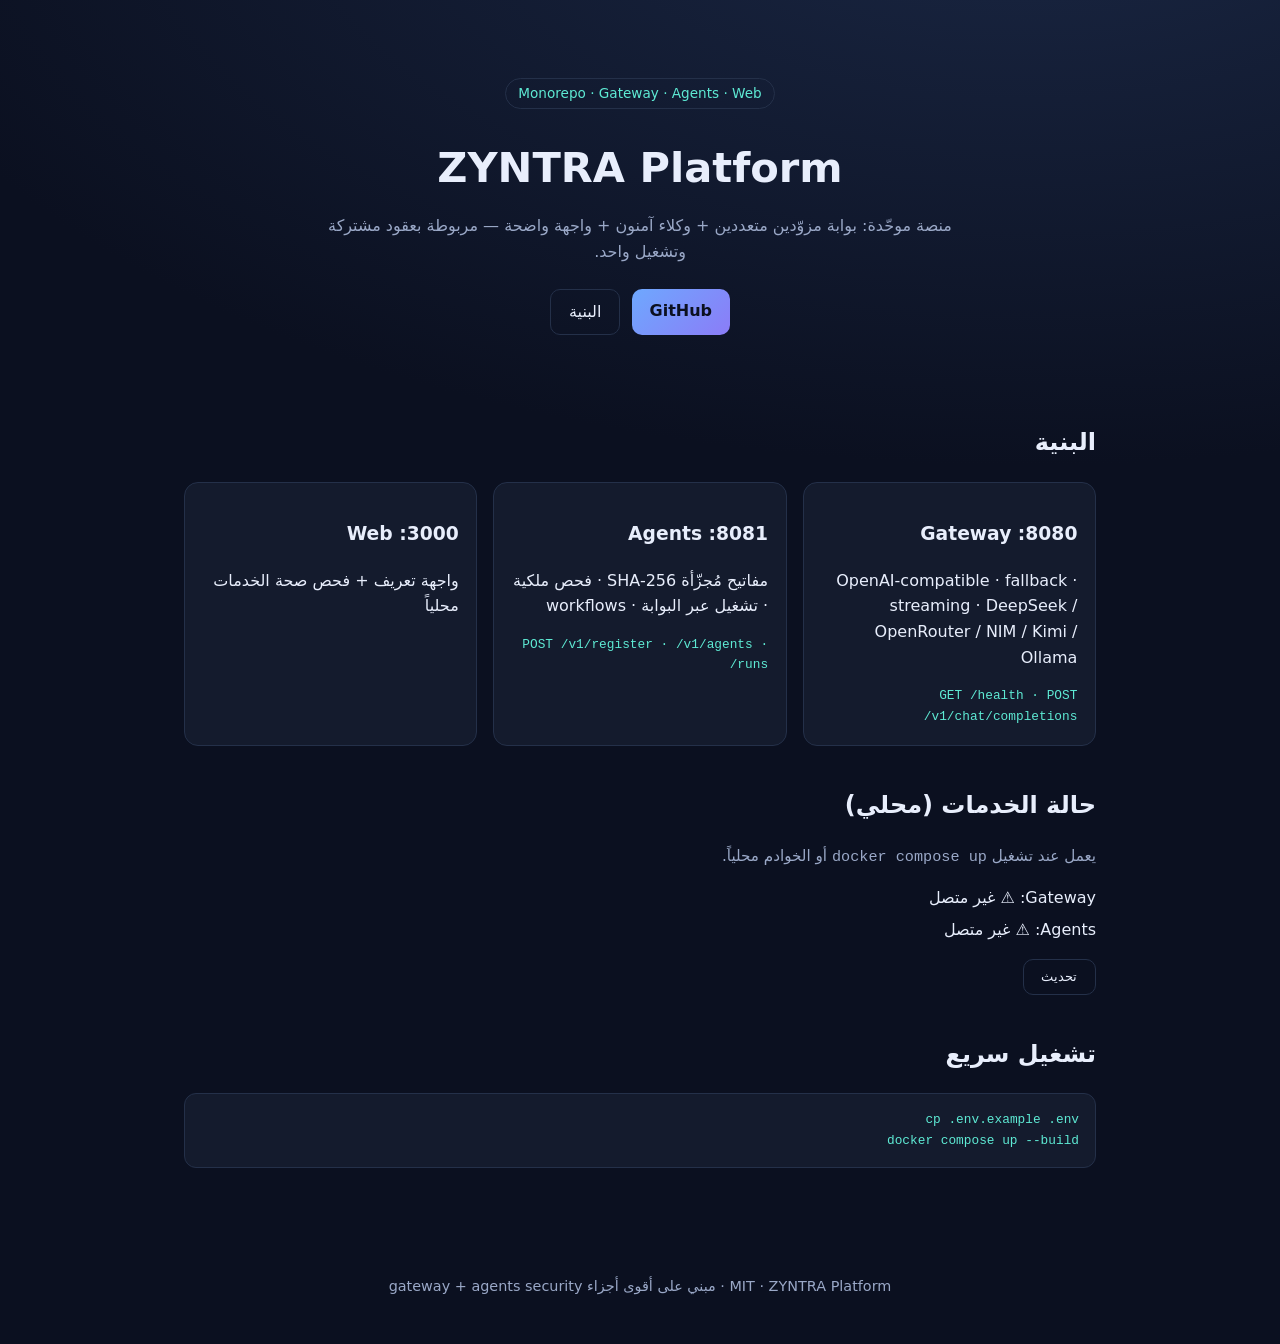
==== apps/web/index.html @ 78b53155 "feat(web+shared+ci): landing, API contracts, GitHub Actions CI" ====
<!DOCTYPE html>
<html lang="ar" dir="rtl">
<head>
  <meta charset="utf-8" />
  <meta name="viewport" content="width=device-width, initial-scale=1" />
  <title>ZYNTRA Platform</title>
  <link rel="stylesheet" href="styles.css" />
</head>
<body>
  <header class="hero">
    <p class="badge">Monorepo · Gateway · Agents · Web</p>
    <h1>ZYNTRA Platform</h1>
    <p class="lead">
      منصة موحّدة: بوابة مزوّدين متعددين + وكلاء آمنون + واجهة واضحة — مربوطة بعقود مشتركة وتشغيل واحد.
    </p>
    <div class="actions">
      <a class="btn primary" href="https://github.com/Johanne012/zyntra-platform">GitHub</a>
      <a class="btn" href="#architecture">البنية</a>
    </div>
  </header>

  <main>
    <section id="architecture">
      <h2>البنية</h2>
      <div class="grid">
        <article class="card">
          <h3>Gateway :8080</h3>
          <p>OpenAI-compatible · fallback · streaming · DeepSeek / OpenRouter / NIM / Kimi / Ollama</p>
          <code>GET /health · POST /v1/chat/completions</code>
        </article>
        <article class="card">
          <h3>Agents :8081</h3>
          <p>مفاتيح مُجزّأة SHA-256 · فحص ملكية · تشغيل عبر البوابة · workflows</p>
          <code>POST /v1/register · /v1/agents · /runs</code>
        </article>
        <article class="card">
          <h3>Web :3000</h3>
          <p>واجهة تعريف + فحص صحة الخدمات محلياً</p>
        </article>
      </div>
    </section>

    <section id="status">
      <h2>حالة الخدمات (محلي)</h2>
      <p class="hint">يعمل عند تشغيل <code>docker compose up</code> أو الخوادم محلياً.</p>
      <ul id="health-list" class="health">
        <li>Gateway: <span data-svc="gateway">…</span></li>
        <li>Agents: <span data-svc="agents">…</span></li>
      </ul>
      <button id="refresh" type="button" class="btn">تحديث</button>
    </section>

    <section id="quickstart">
      <h2>تشغيل سريع</h2>
      <pre><code>cp .env.example .env
docker compose up --build</code></pre>
    </section>
  </main>

  <footer>
    <p>MIT · ZYNTRA Platform · مبني على أقوى أجزاء gateway + agents security</p>
  </footer>
  <script src="app.js"></script>
</body>
</html>
---- apps/web/styles.css ----
:root {
  --bg: #0b1020;
  --card: #141b2d;
  --text: #e8eefc;
  --muted: #9aa8c7;
  --accent: #6ea8fe;
  --accent2: #5eead4;
  --border: #243049;
  font-family: "Segoe UI", system-ui, sans-serif;
}

* { box-sizing: border-box; }
body {
  margin: 0;
  background: radial-gradient(1200px 600px at 80% -10%, #1a2744, var(--bg));
  color: var(--text);
  line-height: 1.6;
}

.hero {
  padding: 4rem 1.5rem 2rem;
  max-width: 900px;
  margin: 0 auto;
  text-align: center;
}
.badge {
  display: inline-block;
  padding: 0.25rem 0.75rem;
  border: 1px solid var(--border);
  border-radius: 999px;
  color: var(--accent2);
  font-size: 0.85rem;
}
h1 { font-size: clamp(1.8rem, 4vw, 2.6rem); margin: 0.75rem 0; }
.lead { color: var(--muted); max-width: 40rem; margin: 0 auto 1.5rem; }
.actions { display: flex; gap: 0.75rem; justify-content: center; flex-wrap: wrap; }

.btn {
  display: inline-block;
  padding: 0.6rem 1.1rem;
  border-radius: 10px;
  border: 1px solid var(--border);
  color: var(--text);
  text-decoration: none;
  background: transparent;
  cursor: pointer;
}
.btn.primary { background: linear-gradient(135deg, var(--accent), #8b7cf7); border: none; color: #0b1020; font-weight: 600; }

main { max-width: 960px; margin: 0 auto; padding: 1rem 1.5rem 3rem; }
h2 { margin-top: 2.5rem; }
.grid { display: grid; gap: 1rem; grid-template-columns: repeat(auto-fit, minmax(220px, 1fr)); }
.card {
  background: var(--card);
  border: 1px solid var(--border);
  border-radius: 14px;
  padding: 1.1rem;
}
.card code, pre {
  display: block;
  margin-top: 0.75rem;
  font-size: 0.8rem;
  color: var(--accent2);
  overflow-x: auto;
}
pre {
  background: var(--card);
  border: 1px solid var(--border);
  border-radius: 12px;
  padding: 1rem;
}
.hint { color: var(--muted); font-size: 0.95rem; }
.health { list-style: none; padding: 0; }
.health li { margin: 0.4rem 0; }
footer { text-align: center; color: var(--muted); padding: 2rem; font-size: 0.9rem; }
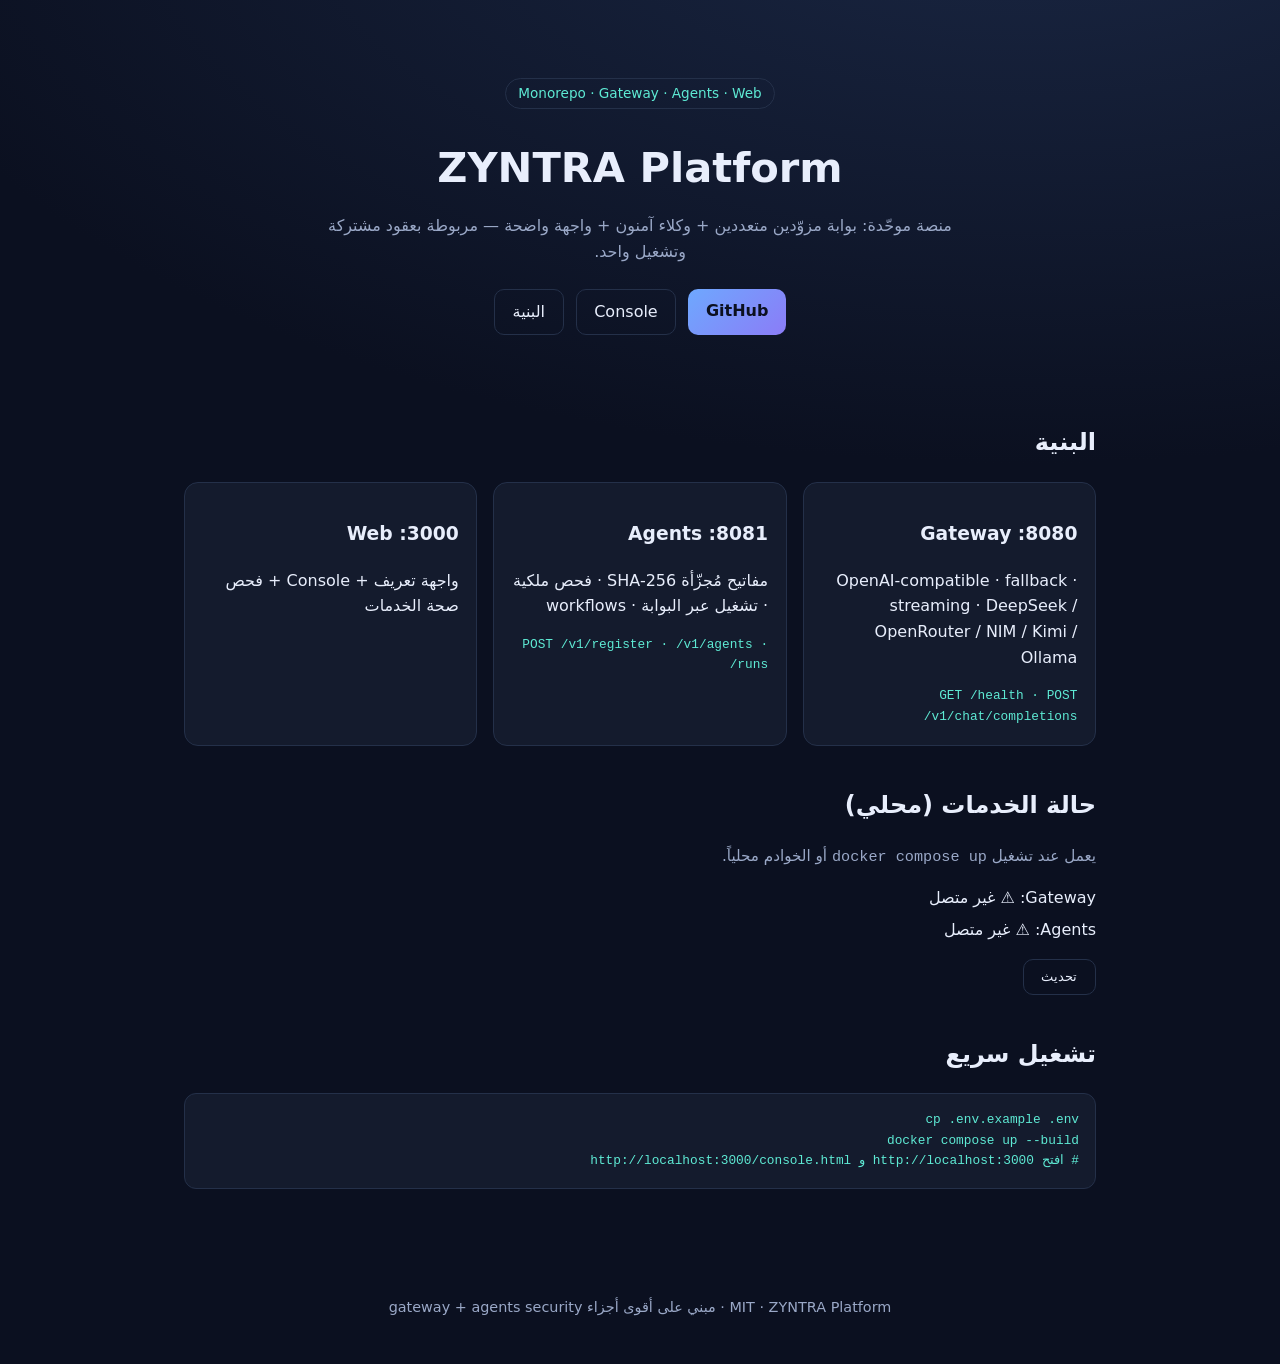
==== commit 938758a6: "docs(web): link console from landing" ====
--- a/apps/web/index.html
+++ b/apps/web/index.html
@@ -15,6 +15,7 @@
     </p>
     <div class="actions">
       <a class="btn primary" href="https://github.com/Johanne012/zyntra-platform">GitHub</a>
+      <a class="btn" href="console.html">Console</a>
       <a class="btn" href="#architecture">البنية</a>
     </div>
   </header>
@@ -35,7 +36,7 @@
         </article>
         <article class="card">
           <h3>Web :3000</h3>
-          <p>واجهة تعريف + فحص صحة الخدمات محلياً</p>
+          <p>واجهة تعريف + Console + فحص صحة الخدمات</p>
         </article>
       </div>
     </section>
@@ -53,7 +54,8 @@
     <section id="quickstart">
       <h2>تشغيل سريع</h2>
       <pre><code>cp .env.example .env
-docker compose up --build</code></pre>
+docker compose up --build
+# افتح http://localhost:3000 و http://localhost:3000/console.html</code></pre>
     </section>
   </main>
 
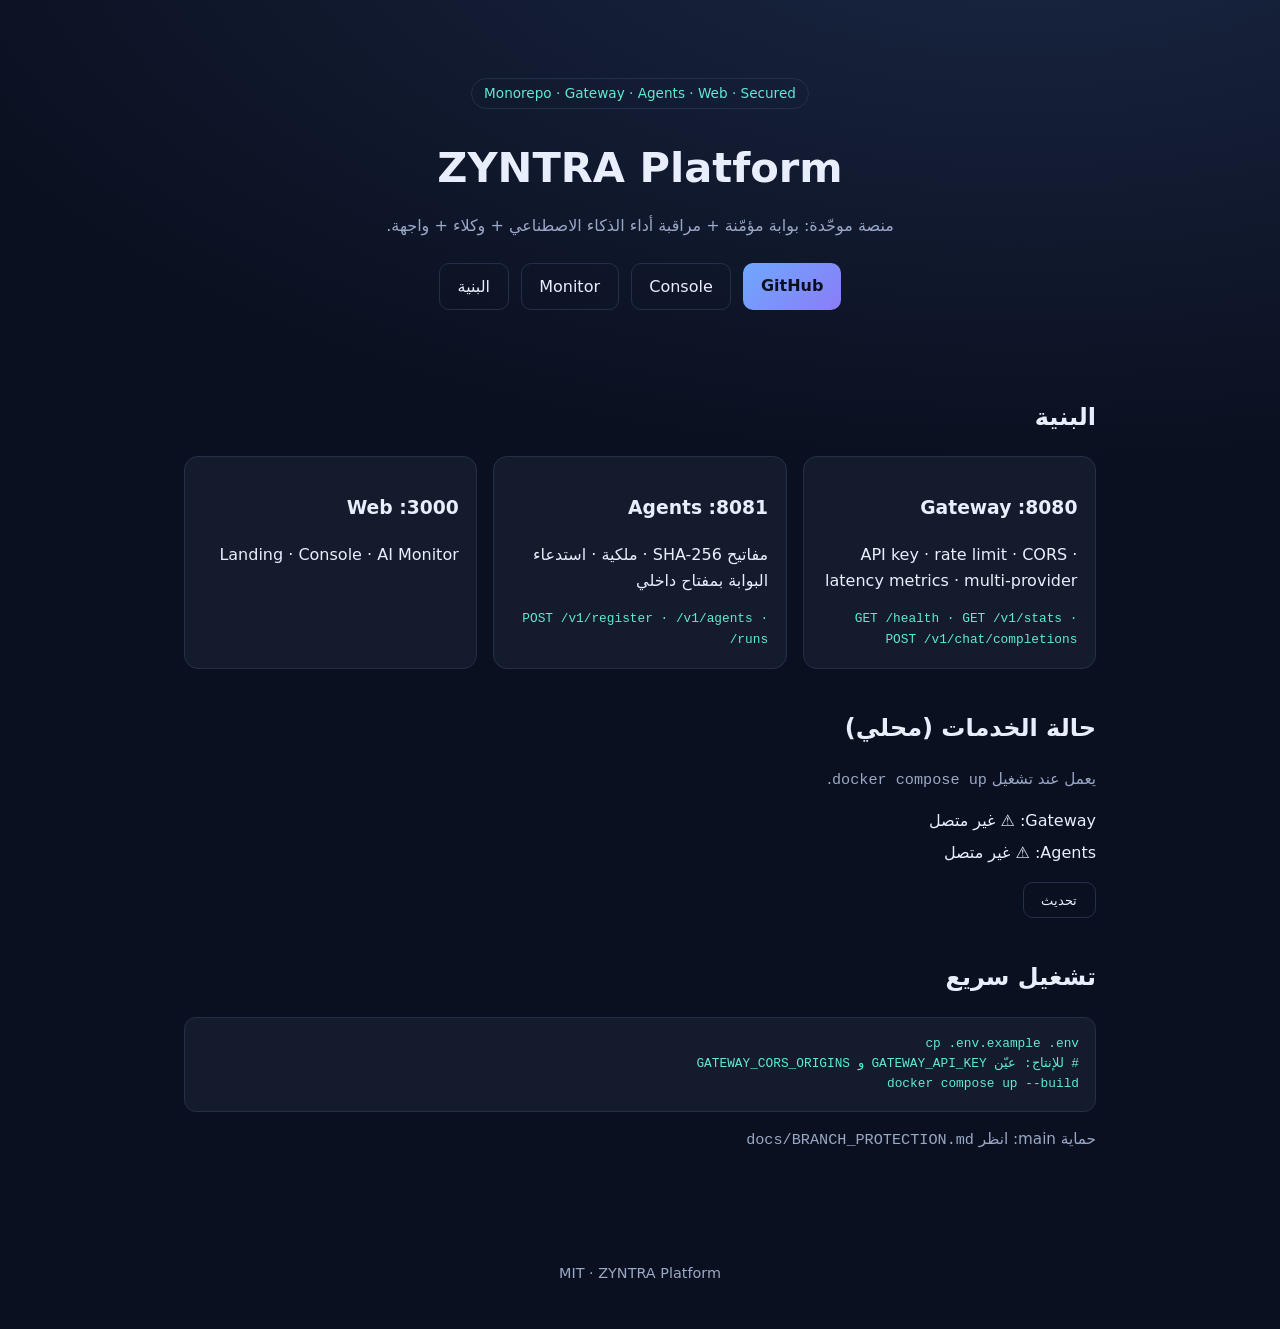
==== commit 912f2369: "feat(agents): pass gateway API key on internal calls; link Monitor UI" ====
--- a/apps/web/index.html
+++ b/apps/web/index.html
@@ -8,14 +8,15 @@
 </head>
 <body>
   <header class="hero">
-    <p class="badge">Monorepo · Gateway · Agents · Web</p>
+    <p class="badge">Monorepo · Gateway · Agents · Web · Secured</p>
     <h1>ZYNTRA Platform</h1>
     <p class="lead">
-      منصة موحّدة: بوابة مزوّدين متعددين + وكلاء آمنون + واجهة واضحة — مربوطة بعقود مشتركة وتشغيل واحد.
+      منصة موحّدة: بوابة مؤمّنة + مراقبة أداء الذكاء الاصطناعي + وكلاء + واجهة.
     </p>
     <div class="actions">
       <a class="btn primary" href="https://github.com/Johanne012/zyntra-platform">GitHub</a>
       <a class="btn" href="console.html">Console</a>
+      <a class="btn" href="monitor.html">Monitor</a>
       <a class="btn" href="#architecture">البنية</a>
     </div>
   </header>
@@ -26,24 +27,24 @@
       <div class="grid">
         <article class="card">
           <h3>Gateway :8080</h3>
-          <p>OpenAI-compatible · fallback · streaming · DeepSeek / OpenRouter / NIM / Kimi / Ollama</p>
-          <code>GET /health · POST /v1/chat/completions</code>
+          <p>API key · rate limit · CORS · latency metrics · multi-provider</p>
+          <code>GET /health · GET /v1/stats · POST /v1/chat/completions</code>
         </article>
         <article class="card">
           <h3>Agents :8081</h3>
-          <p>مفاتيح مُجزّأة SHA-256 · فحص ملكية · تشغيل عبر البوابة · workflows</p>
+          <p>مفاتيح SHA-256 · ملكية · استدعاء البوابة بمفتاح داخلي</p>
           <code>POST /v1/register · /v1/agents · /runs</code>
         </article>
         <article class="card">
           <h3>Web :3000</h3>
-          <p>واجهة تعريف + Console + فحص صحة الخدمات</p>
+          <p>Landing · Console · AI Monitor</p>
         </article>
       </div>
     </section>
 
     <section id="status">
       <h2>حالة الخدمات (محلي)</h2>
-      <p class="hint">يعمل عند تشغيل <code>docker compose up</code> أو الخوادم محلياً.</p>
+      <p class="hint">يعمل عند تشغيل <code>docker compose up</code>.</p>
       <ul id="health-list" class="health">
         <li>Gateway: <span data-svc="gateway">…</span></li>
         <li>Agents: <span data-svc="agents">…</span></li>
@@ -54,13 +55,14 @@
     <section id="quickstart">
       <h2>تشغيل سريع</h2>
       <pre><code>cp .env.example .env
-docker compose up --build
-# افتح http://localhost:3000 و http://localhost:3000/console.html</code></pre>
+# للإنتاج: عيّن GATEWAY_API_KEY و GATEWAY_CORS_ORIGINS
+docker compose up --build</code></pre>
+      <p class="hint">حماية main: انظر <code>docs/BRANCH_PROTECTION.md</code></p>
     </section>
   </main>
 
   <footer>
-    <p>MIT · ZYNTRA Platform · مبني على أقوى أجزاء gateway + agents security</p>
+    <p>MIT · ZYNTRA Platform</p>
   </footer>
   <script src="app.js"></script>
 </body>
